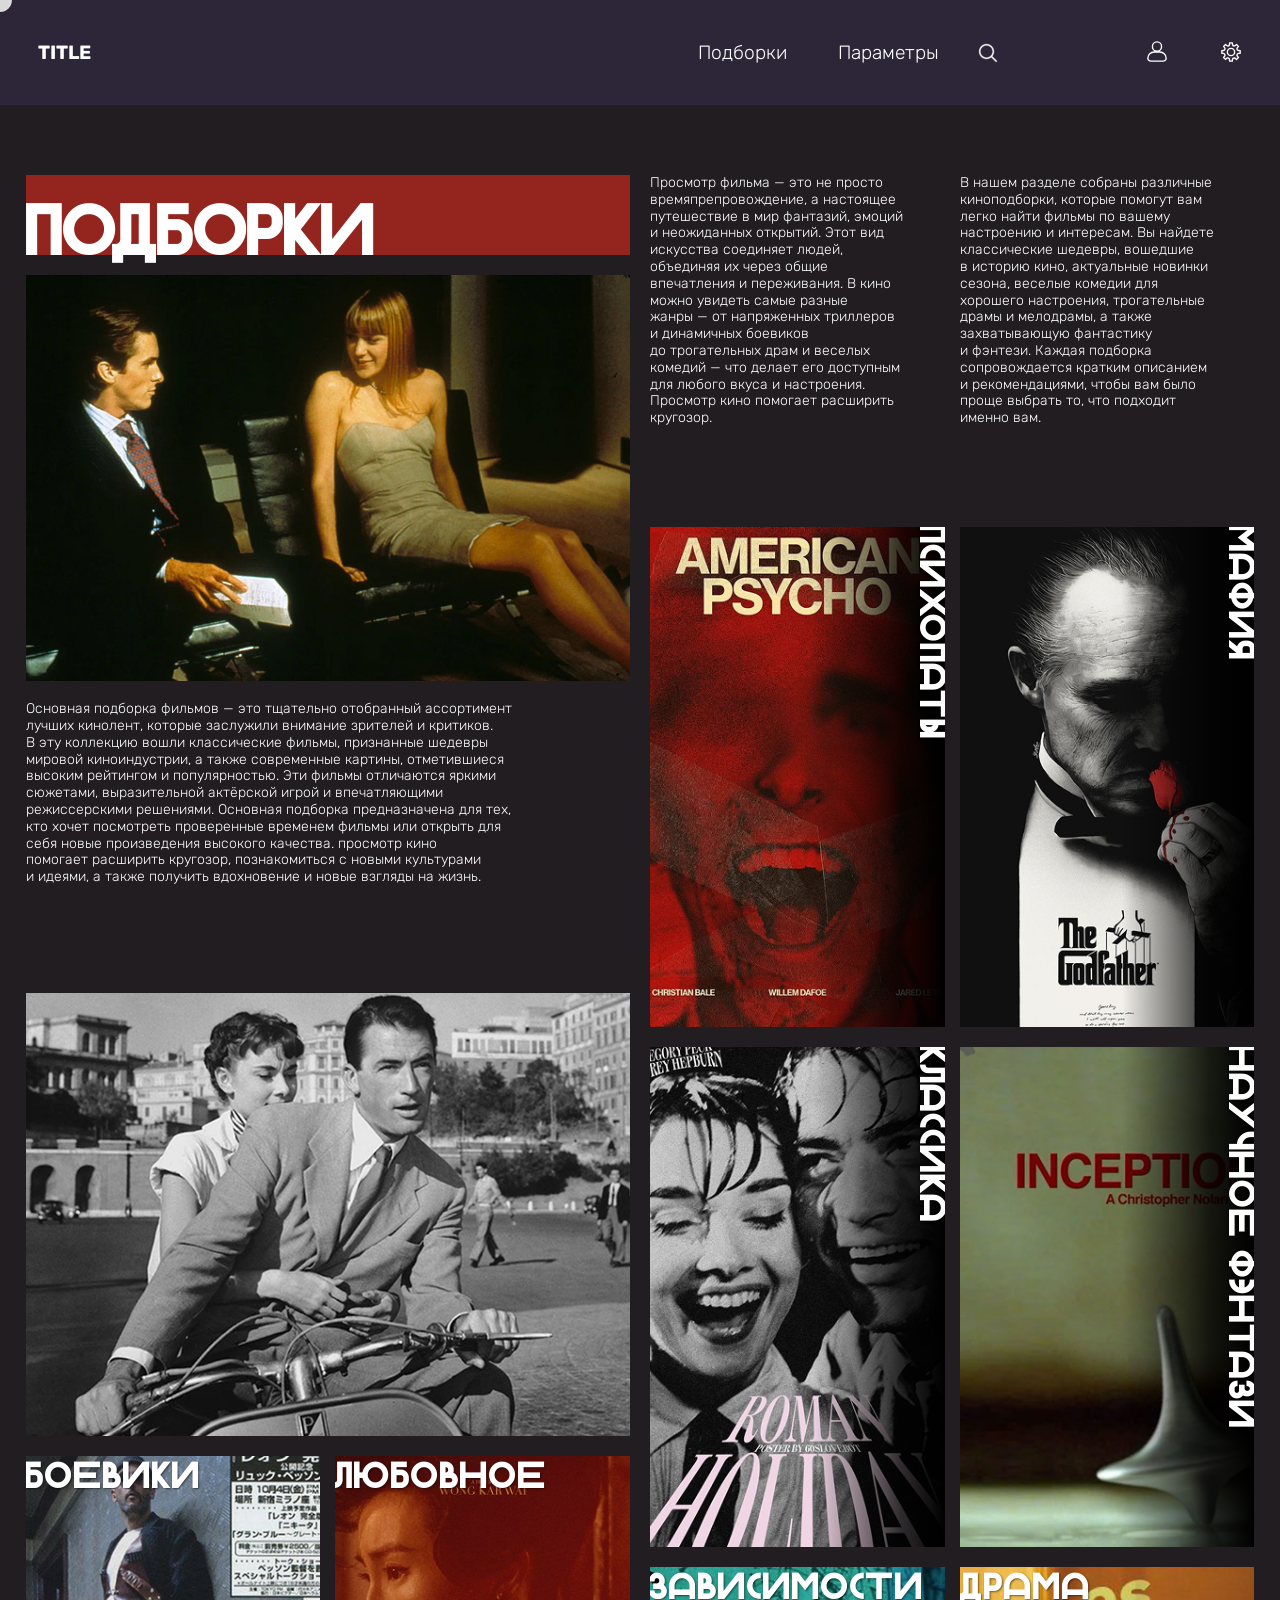
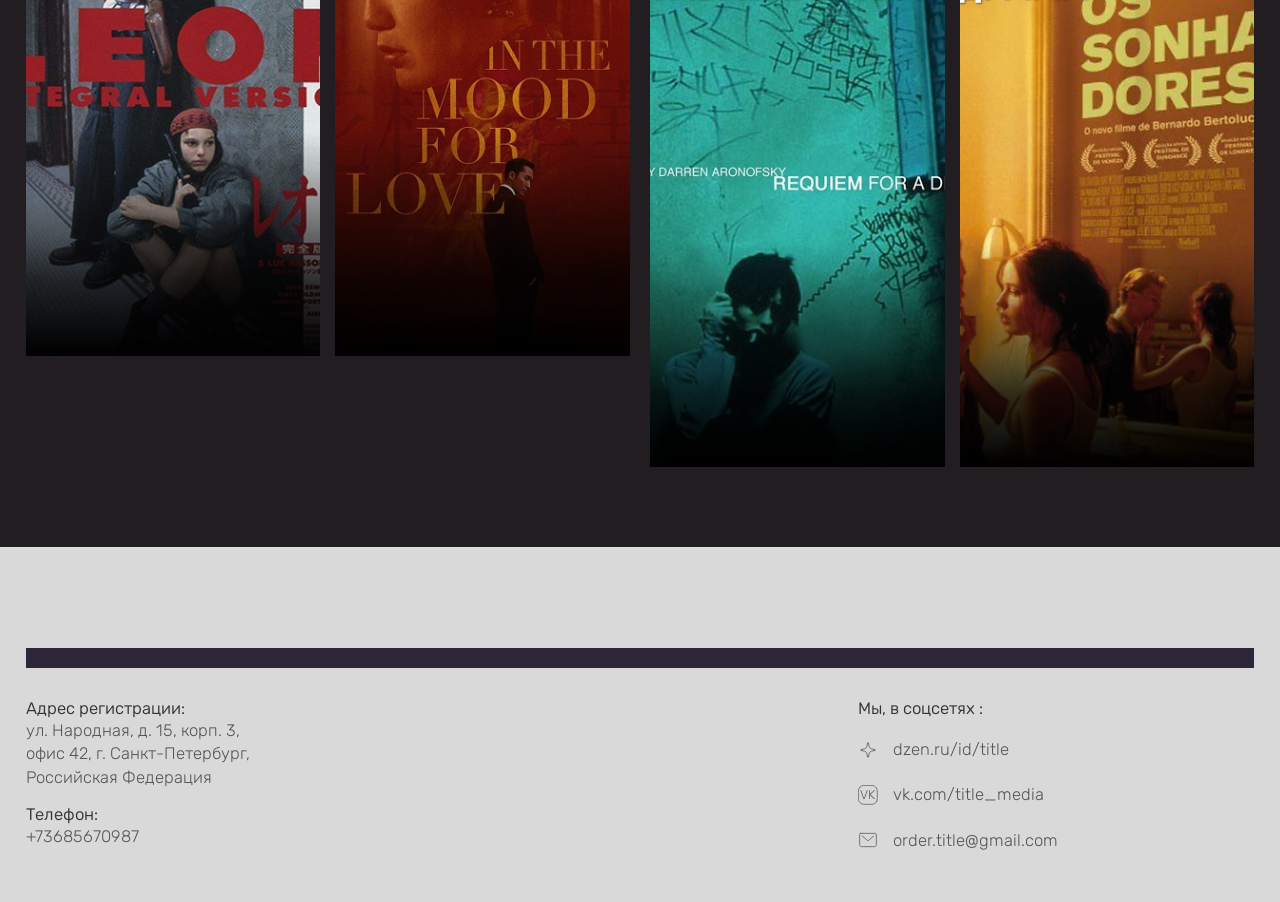
==== podborky.html @ 86bafb42 "First commit" ====
<!DOCTYPE html>
<html lang="ru">
<head>
    <meta charset="UTF-8">
    <meta name="viewport" content="width=device-width, initial-scale=1.0">
    <title>Подборки фильмов · Кинолента</title>
    <link rel="stylesheet" href="style.css">
    <link rel="preconnect" href="https://fonts.googleapis.com">
    <link rel="preconnect" href="https://fonts.gstatic.com" crossorigin>
    <link href="https://fonts.googleapis.com/css2?family=Alegreya+SC:ital,wght@0,400;0,500;0,700;0,800;0,900;1,400;1,500;1,700;1,800;1,900&family=Poiret+One&family=Roboto+Mono:ital,wght@0,100..700;1,100..700&family=Rubik:ital,wght@0,300..900;1,300..900&display=swap" rel="stylesheet">
</head>
<header>
        <div class="shapka1">
            <div class="button">
                <a href="index.html">TITLE</a>
            </div>
        </div>
        <div class="shapka2">
            <div class="button">
                <a>Подборки</a>
            </div>
            <div class="button">
                <a href="setting.html">Параметры</a>
            </div>
            <div class="shapka3">
                <div class="search-container">
                    <img src="images/Search.svg" class="search-icon" width="22px" alt="Поиск">
                    <div class="search-wrapper">
                        <input type="text" class="search-input" placeholder="Поиск...">
                    </div>
                </div>
            </div>
            <div class="shapka4">
                <div class="button2">
                    <a href="page4.html">
                    <img class="iconshapka" src="images/icon profile.svg" width="22px" alt="Профиль">
                    </a>
                </div>
                <div class="button2">
                    <img class="iconshapka" src="images/icon settings.svg" width="22px" alt="Настройки">
                </div>
            </div>
        </div>
    </header>
<body>
<div class="content-wrapper2">
    <div class="main-container">
        <!-- ЛЕВАЯ КОЛОНКА -->
        <div class="left-column">
            <div class="red-box">
                <span class="red-box-text">ПОДБОРКИ</span>
            </div>

            <div class="image-block">
                <img src="Картинки/3840x 1.png" alt="cinema">
            </div>

            <div class="text-block1">
                <p>Основная подборка фильмов — это тщательно отобранный ассортимент<br>
                   лучших кинолент, которые заслужили внимание зрителей и критиков. <br>
                   В эту коллекцию вошли классические фильмы, признанные шедевры <br>
                   мировой киноиндустрии, а также современные картины, отметившиеся<br>
                   высоким рейтингом и популярностью. Эти фильмы отличаются яркими <br>
                   сюжетами, выразительной актёрской игрой и впечатляющими <br>
                   режиссерскими решениями. Основная подборка предназначена для тех, <br>
                   кто хочет посмотреть проверенные временем фильмы или открыть для<br> 
                   себя новые произведения высокого качества.  просмотр кино<br> 
                   помогает расширить кругозор, познакомиться с новыми культурами <br>
                   и идеями, а также получить вдохновение и новые взгляды на жизнь.<br>
                </p>
            </div>

            <div class="image-block">
                <img src="Картинки/5.png" alt="movie">
            </div>

            <div class="two-columns">
                <div class="sub-column">
                    <div class="vertical-image gradient-bottom">
                        <img src="Картинки/4.png" alt="poster 4">
                        <span class="image-title-bottom">Боевики</span>
                    </div>
                </div>
                <div class="sub-column">
                    <div class="vertical-image gradient-bottom">
                        <img src="Картинки/6.png" alt="poster 6">
                        <span class="image-title-bottom">Любовное</span>
                    </div>
                </div>
            </div>
        </div>

        <!-- ПРАВАЯ КОЛОНКА -->
        <div class="right-column">
            <div class="two-columns">
                <div class="sub-column">
                    <div class="text-block">
                        <p>Просмотр фильма — это не просто<br>
                           времяпрепровождение, а настоящее <br>
                           путешествие в мир фантазий, эмоций <br>
                           и неожиданных открытий. Этот вид <br>
                           искусства соединяет людей, <br>
                           объединяя их через общие <br>
                           впечатления и переживания. В кино <br>
                           можно увидеть самые разные <br>
                           жанры — от напряженных триллеров <br>
                           и динамичных боевиков <br>
                           до трогательных драм и веселых <br>
                           комедий — что делает его доступным<br>
                           для любого вкуса и настроения. <br>
                           Просмотр кино помогает расширить<br>
                           кругозор.<br>
                        </p>
                    </div>
                    <div class="vertical-image gradient-img">
                        <img src="Картинки/9.png" alt="poster 9">
                        <span class="image-title">Психопаты</span>
                    </div>
                    <div class="vertical-image gradient-img">
                        <img src="Картинки/7.png" alt="poster 7">
                        <span class="image-title">Классика</span>
                    </div>
                    <div class="vertical-image gradient-bottom">
                        <img src="Картинки/2.png" alt="poster 2">
                        <span class="image-title-bottom">Зависимости</span>
                    </div>
                </div>
                <div class="sub-column">
                    <div class="text-block">
                        <p>В нашем разделе собраны различные <br>
                           киноподборки, которые помогут вам<br>
                           легко найти фильмы по вашему<br>
                           настроению и интересам. Вы найдете<br>
                           классические шедевры, вошедшие <br>
                           в историю кино, актуальные новинки<br>
                           сезона, веселые комедии для<br>
                           хорошего настроения, трогательные <br>
                           драмы и мелодрамы, а также <br>
                           захватывающую фантастику <br>
                           и фэнтези. Каждая подборка <br>
                           сопровождается кратким описанием <br>
                           и рекомендациями, чтобы вам было <br>
                           проще выбрать то, что подходит <br>
                           именно вам.</p>
                    </div>
                    <div class="vertical-image gradient-img">
                        <img src="Картинки/8.png" alt="poster 8">
                        <span class="image-title">Мафия</span>
                    </div>
                    <div class="vertical-image gradient-img">
                        <img src="Картинки/10.png" alt="poster 10">
                        <span class="image-title">Научное фэнтази</span>
                    </div>
                    <div class="vertical-image gradient-bottom">
                        <img src="Картинки/3.png" alt="poster 3">
                        <span class="image-title-bottom">Драма</span>
                    </div>
                </div>
            </div>
        </div>
    </div>
</div>
</body>
<footer>
    <div class="footer-purple-bar"></div>
    
    <div class="footer-content-wrapper">
        <div class="footer-content">
            <div class="footer-column footer-column-left">
                <div class="footer-block">
                    <h3 class="footer-title">Адрес регистрации:</h3>
                    <p class="footer-text">
                        ул. Народная, д. 15, корп. 3,<br>
                        офис 42, г. Санкт-Петербург,<br>
                        Российская Федерация
                    </p>
                </div>
                
                <div class="footer-block">
                    <h3 class="footer-title">Телефон:</h3>
                    <p class="footer-text">
                        +73685670987
                    </p>
                </div>
            </div>
            
            <div class="footer-column footer-column-right">
                <div class="footer-block">
                    <h3 class="footer-title">Мы, в соцсетях :</h3>
                    <div class="social-item">
                            <img src="Картинки 2 /icon4.svg" width="20px" height="20px" alt="instagram" class="social-icon">
                        <span class="footer-text"> dzen.ru/id/title</span>
                    </div>
                    <div class="social-item">
                        <img src="Картинки 2 /icon3.svg" width="20px" height="20px" alt="telegram" class="social-icon">
                        <span class="footer-text">vk.com/title_media</span>
                    </div>
                    <div class="social-item">
                        <img src="Картинки/si_Mail.svg" width="20px" height="20px" alt="email" class="social-icon">
                        <span class="footer-text">order.title@gmail.com</span>
                    </div>
                </div>
            </div>
        </div>
    </div>
</footer>

</body>
<script defer src="kursor.js"></script>
</html>
---- style.css ----
/* ===== ПОДКЛЮЧЕНИЕ ШРИФТА GERHAUS ===== */
@font-face {
    font-family: 'Gerhaus';
    src: url('fonts/Gerhaus-vmMKA.woff') format('woff');
    font-weight: normal;
    font-style: normal;
    font-display: swap;
}

* {
    margin: 0;
    padding: 0;
    box-sizing: border-box;
}

body {
    background-color: #0d0d0d;
    font-family: 'Rubik', sans-serif;
    font-weight: 300;
    padding: 0;
    margin: 0;
    color: #fff;
}

header {
    display: flex;
    flex-direction: row;
    justify-content: space-between;
    background-color: rgb(45, 38, 56);
    font-size: 1.5vw;
    font-family: "Rubik", sans-serif;
    padding-bottom: 4vh;
    padding-top: 4vh;
    padding-left: 2vw;
    padding-right: 2vw;
    align-items: center;
    margin: 0%;
}
header {
    display: flex;
    flex-direction: row;
    justify-content: space-between;
    background-color: rgb(45, 38, 56);
    font-size: 1.5vw;
    font-family: "Rubik", sans-serif;
    padding-bottom: 4vh;
    padding-top: 4vh;
    padding-left: 2vw;
    padding-right: 2vw;
    align-items: center;
    margin: 0%;
}

.shapka1 {
    font-style: thin;
    font-weight: 700;
    color: rgb(255, 255, 255);
}

.shapka2 {
    display: flex;
    flex-direction: row;
    gap: 2vw;
    font-weight: 200;
    color: rgb(255, 255, 255);
    align-items: center;
}

.shapka3 {
    display: flex;
    flex-direction: row;
    gap: 0.5vw;
    font-weight: 200;
    color: rgb(255, 255, 255);
    align-items: center;
}

.button {
    padding-left: 1vw;
    padding-right: 1vw;
    padding-bottom: 0.35vw;
    padding-top: 0.35vw;
    align-items: center;
    background-color: rgba(0, 0, 0, 0);
    box-shadow: none;
    
    /* Плавный переход для всех свойств */
    transition: background-color 0.4s cubic-bezier(0.4, 0, 0.2, 1), 
                box-shadow 0.4s cubic-bezier(0.4, 0, 0.2, 1),
                transform 0.3s ease,
                filter 0.3s ease;
}


.button2 {
    padding-left: 0.6vw;
    padding-right: 0.6vw;
    padding-bottom: 0.35vw;
    padding-top: 0.35vw;
    align-items: center;
    background-color: rgba(0, 0, 0, 0);
    box-shadow: none;
    
    /* Плавный переход для всех свойств */
    transition: background-color 0.4s cubic-bezier(0.4, 0, 0.2, 1), 
                box-shadow 0.4s cubic-bezier(0.4, 0, 0.2, 1),
                filter 0.3s ease;
}
.button:hover {
    background-color: rgba(0, 0, 0, 0.04);
    box-shadow: inset 0 4px 12px rgba(0, 0, 0, 0.35);
}

/* Эффект при наведении на .button2 */
.button2:hover {
    background-color: rgba(0, 0, 0, 0.04);
    box-shadow: inset 0 4px 12px rgba(0, 0, 0, 0.35);
}

/* Сброс стилей для всех ссылок в шапке */
.shapka1 .button a,
.shapka2 .button a {
    text-decoration: none;  /* Убирает подчёркивание */
    color: inherit;        /* Наследует цвет от родителя */
}

/* Для ссылок без href (когда нет атрибута) это не нужно */
/* ========== АНИМАЦИЯ СТРОКИ ПОИСКА (CSS only) ========== */
.search-container {
    display: flex;
    align-items: center;
    gap: 0.5vw;
    position: relative;
}

.search-icon {
    cursor: pointer;
}

.search-wrapper {
    overflow: hidden;
    max-width: 0;
    opacity: 0;
    transition: max-width 0.4s cubic-bezier(0.4, 0, 0.2, 1), 
                opacity 0.3s ease 0.05s;
}

/* Активация при наведении на контейнер */
.search-container:hover .search-wrapper {
    max-width: 200px;
    opacity: 1;
}

/* Активация при фокусе на инпуте (для удержания открытым) */
.search-wrapper:has(.search-input:focus) {
    max-width: 200px;
    opacity: 1;
}

.search-input {
    background-color: rgba(0, 0, 0, 0.04);
    box-shadow: inset 0 4px 12px rgba(0, 0, 0, 0.35);
    border: 0px;
    padding: 6px 11px;
    color: white;
    font-family: "Rubik", sans-serif;
    font-size: 1.4vw;
    font-weight: 100;
    outline: none;
    width: 180px;
    transition: all 0.3s ease;
}

.search-input:focus {
    background-color: rgba(0, 0, 0, 0.07);
    box-shadow: inset 0 4px 12px rgba(0, 0, 0, 0.5);
}

.search-input::placeholder {
    color: rgba(255, 255, 255, 0.6);
}

.shapka4 {
    display: flex;
    flex-direction: row;
    align-items: center;
    justify-content: center;
    gap: 2vw;
    margin-left: 8vw;
}

.shapka4 img {
    cursor: pointer;
    margin-bottom: calc(-3.2px);
}


/* ===== ОСНОВНОЙ КОНТЕЙНЕР ===== */
.content-wrapper2 {
    background-color: #211D20;
    padding-left: 2vw;
    padding-right: 2vw;
}

.main-container {
    display: flex;
    gap: 20px;
    max-width: 1400px;
    margin: 0 auto;
    align-items: flex-start;
    padding: 0;
    padding-top: 70px;
    padding-bottom: 40px;
    background-color: #211D20;
}

/* ===== ЛЕВАЯ КОЛОНКА ===== */
.left-column {
    flex: 1;
    display: flex;
    flex-direction: column;
    gap: 20px;
}

/* ===== ПРАВАЯ КОЛОНКА ===== */
.right-column {
    flex: 1;
    display: flex;
    flex-direction: column;
    gap: 20px;
}

/* ===== КРАСНЫЙ БЛОК ===== */
.red-box {
    width: 100%;
    background-color: #94251E;
    display: flex;
    align-items: flex-end;
    justify-content: flex-start;
    height: 80px;
    flex-shrink: 0;
    padding: 0;
    margin: 0;
}

.red-box-text {
    font-family: 'Gerhaus';
    color: white;
    font-size: 70px;
    font-weight: 700;
    text-transform: uppercase;
    line-height: 0.7;
    margin: 0;
    padding: 0;
    margin-left: -2px;
    margin-bottom: 1px;
}

/* ===== ОБЩИЕ БЛОКИ ===== */
.image-block {
    width: 100%;
    overflow: hidden;
}

.image-block img {
    width: 100%;
    height: auto;
    display: block;
}

.text-block p,
.text-block1 p {
    font-size: 14px;
    line-height: 1.2;
    margin: 0;
    color: white;
}

.text-block1 p {
    margin-bottom: -2.5px;
}

.vertical-image {
    width: 100%;
    overflow: hidden;
    position: relative;
    transition: transform 0.3s ease;
}

.vertical-image img {
    width: 100%;
    height: 100%;
    object-fit: cover;
    display: block;
}
.vertical-image:hover {
    transform: scale(1.03);
}

/* Убираем градиент при наведении на карточку */
.vertical-image:hover::before {
    opacity: 0;
}

/* ===== ЗАГОЛОВКИ В ВЕРХНЕМ ПРАВОМ УГЛУ (вертикально, для картинок 7,8,9,10) ===== */
.image-title {
    position: absolute;
    top: -2px;
    right: -9px;
    font-family: 'Gerhaus', 'Rubik', sans-serif;
    font-size: 35px;
    font-weight: 700;
    color: white;
    text-shadow: 1px 1px 2px rgba(0, 0, 0, 0.5);
    letter-spacing: 2px;
    z-index: 10;
    writing-mode: vertical-rl;
    text-orientation: mixed;
    line-height: 1.2;
    background: transparent;
    padding: 0;
    border-radius: 0;
}

/* ===== ЗАГОЛОВКИ В НИЖНЕМ ЛЕВОМ УГЛУ (горизонтально, для картинок 2,3,4,6) ===== */
.image-title-bottom {
    position: absolute;
    bottom: -8px;
    left: -2px;
    font-family: 'Gerhaus', 'Rubik', sans-serif;
    font-size: 35px;
    font-weight: 700;
    color: white;
    text-shadow: 1px 1px 2px rgba(0, 0, 0, 0.5);
    letter-spacing: 2px;
    z-index: 10;
    writing-mode: horizontal-tb;
    text-orientation: mixed;
    line-height: 1.2;
    background: transparent;
    padding: 0;
    border-radius: 0;
    white-space: nowrap;
}

/* ===== ГРАДИЕНТ СПРАВА НАЛЕВО ДЛЯ КАРТИНОК 7, 8, 9, 10 ===== */
.gradient-img {
    position: relative;
}

.gradient-img::before {
    content: '';
    position: absolute;
    top: 0;
    left: 0;
    width: 100%;
    height: 100%;
    pointer-events: none;
    background: linear-gradient(
        to left,
        rgba(0, 0, 0, 1) 0%,
        rgba(0, 0, 0, 0.8) 15%,
        rgba(0, 0, 0, 0.4) 30%,
        rgba(0, 0, 0, 0) 45%
    );
}

/* ===== ГРАДИЕНТ СНИЗУ ВВЕРХ ДЛЯ КАРТИНОК 2, 3, 4, 6 ===== */
.gradient-bottom {
    position: relative;
}

.gradient-bottom::before {
    content: '';
    position: absolute;
    top: 0;
    left: 0;
    width: 100%;
    height: 100%;
    pointer-events: none;
    background: linear-gradient(
        to top,
        rgba(0, 0, 0, 1) 0%,
        rgba(0, 0, 0, 0.8) 15%,
        rgba(0, 0, 0, 0.4) 30%,
        rgba(0, 0, 0, 0) 45%
    );
}

/* ===== ДВУХКОЛОНОЧНЫЕ СЕКЦИИ ===== */
.left-column .two-columns {
    display: flex;
    gap: 15px;
    flex: 1;
    align-items: flex-start;
}

.left-column .sub-column {
    flex: 1;
    display: flex;
    flex-direction: column;
    gap: 15px;
}

.left-column .vertical-image {
    height: 500px;
}

.left-column .text-block1 {
    margin-bottom: 90px;
}

.right-column .two-columns {
    display: flex;
    gap: 15px;
    flex: 1;
    align-items: flex-start;
}

.right-column .sub-column {
    flex: 1;
    display: flex;
    flex-direction: column;
    gap: 20px;
}

.right-column .vertical-image {
    height: 500px;
}

.right-column .sub-column .text-block {
    margin-bottom: 80px;
}

/* ===== ПОДВАЛ ===== */
footer {
    background-color: #D9D9D9;
    padding: 50px 2vw 50px 2vw;
    font-family: 'Rubik', sans-serif;
    font-size: 14px;
    color: #333;
    border-top: 1px solid #e0e0e0;
    position: relative;
}

footer::before {
    content: '';
    position: absolute;
    top: 100px;
    left: 2vw;
    width: calc(100% - 4vw);
    height: 20px;
    background-color: #2D2638;
}

.footer-content {
    max-width: 1400px;
    margin: 0 auto;
    display: flex;
    gap: 40px;
    align-items: stretch;
}

.footer-column {
    text-align: left;
    display: flex;
    flex-direction: column;
}

.footer-column-left {
    flex: 2;
    background-color: transparent;
    justify-content: flex-start;
}

.footer-column-right {
    flex: 1;
    background-color: transparent;
    justify-content: flex-start;
}

.footer-block {
    margin-bottom: 15px;
}

.footer-block:last-child {
    margin-bottom: 0;
}

.footer-column-left .footer-title {
    font-family: 'Rubik', sans-serif;
    font-weight: 350;
    font-size: 1.3vw;
    margin: 0 0 5px 0;
    color: #333;
    margin-bottom: 1px;
}

.footer-text {
    font-family: 'Rubik', sans-serif;
    font-weight: 300;
    font-size: 1.3vw;
    margin: 0;
    line-height: 1.4;
    color: #555;
}

.footer-column-right .footer-block {
    display: flex;
    flex-direction: column;
    height: 100%;
}

.footer-column-right .footer-title {
    font-family: 'Rubik', sans-serif;
    font-weight: 350;
    font-size: 1.3vw;
    margin: 0 0 7px 0;
    margin-bottom: 20px;
    color: #333;
}

.social-item {
    display: flex;
    align-items: center;
    gap: 15px;
    margin-bottom: 22px;
}

.social-item:last-child {
    margin-bottom: 0;
}

/* Иконки изначально серые */
.social-icon {
    filter: brightness(0) saturate(100%) invert(35%) sepia(0%) saturate(0%) hue-rotate(0deg) brightness(95%) contrast(85%);
    transition: all 0.3s ease;
}

/* Иконка становится #1a1621 и увеличивается при наведении */
.social-item:hover .social-icon {
    filter: brightness(0) saturate(100%) invert(8%) sepia(30%) saturate(800%) hue-rotate(250deg) brightness(95%) contrast(95%);
    transform: scale(1.1);
}

/* Текст становится #1a1621 и увеличивается при наведении */
.social-item:hover .footer-text {
    color: #1a1621;
    transform: scale(1.05);
    display: inline-block;
    transition: all 0.3s ease;
}

/* Чтобы текст не съезжал при увеличении */
.social-item {
    display: flex;
    align-items: center;
    gap: 15px;
    transition: all 0.3s ease;
}
.footer-content-wrapper {
    margin-top: 100px;
}

/* ===== КРАСНЫЙ БЛОК ===== */
.red-box2 {
    width: calc(100% - 300px);
    background-color: #94251E;
    display: flex;
    align-items: flex-end;
    justify-content: flex-start;
    height: clamp(80px, 15vw, 320px);
}

.red-box-text2 {
    font-family: 'Gerhaus', 'Alegreya SC', serif;
    color: white;
    font-size: 70px;
    font-weight: 700;
    text-transform: uppercase;
    line-height: 0.7;
    margin-left: -2px;
    margin-bottom: 1px;
}

/* ===== ДВА ВЕРТИКАЛЬНЫХ КОНТЕЙНЕРА ===== */
.two-columns {
    display: flex;
    flex-direction: row;
    align-items: flex-start;
    gap: 20px; /* ОТСТУП 20px МЕЖДУ КОНТЕЙНЕРАМИ */
    width: 100%;
}

/* ЛЕВЫЙ КОНТЕЙНЕР - ширина как у фиолетового блока */
.left-container {
    width: calc(100% - 600px);
    flex-shrink: 0;
}

/* ПРАВЫЙ КОНТЕЙНЕР - подстраивается под остаток */
.right-container {
    flex: 1;
    min-width: 0;
}

/* ===== ФИОЛЕТОВЫЙ БЛОК ===== */
.purple-box {
    width: 100%;
    background-color: #2D2638;
    display: flex;
    align-items: flex-start;
    justify-content: flex-start;
    height: 66px;
    flex-shrink: 0;
}
.purple-box2 {
    width: 100%;
    background-color: #2D2638;
    display: flex;
    align-items: flex-start;
    justify-content: flex-start;
    height: 66px;
    flex-shrink: 0;
    margin-top: 180px;}

.purple-box-text {
    font-family: 'Gerhaus', 'Rubik', sans-serif;
    color: white;
    font-size: 40px;
    font-weight: 700;
    text-transform: uppercase;
    line-height: 0.7;
    margin-right: -2px;
}

/* ===== ВЫПАДАЮЩИЙ СПИСОК ===== */
.dropdown-container {
    width: 100%;
    margin-top: 30px;
    background-color: #211D20;
    overflow: hidden;
}

.dropdown-content-always {
    background-color: #211D20;
    padding: 0px;
    padding-top: 30px;
}

.dropdown-columns {
    display: flex;
    flex-direction: row;
    gap: 30px;
    flex-wrap: wrap;
}

.dropdown-column {
    min-width: 375px;
    flex: 1;
}
/* Обёртка для каждого пункта с чекбоксом */
.dropdown-item-wrapper {
    margin-bottom: 15px;
}

.dropdown-item-wrapper:last-child {
    margin-bottom: 0;
}

/* Скрываем чекбокс */
.dropdown-checkbox {
    display: none;
}

/* Стиль кликабельного пункта */
.dropdown-item {
    font-family: 'Rubik', sans-serif;
    font-size: 18px;
    color: #e0e0e0;
    display: flex;
    align-items: center;
    justify-content: space-between;
    white-space: nowrap;
    position: relative;
    cursor: pointer;
    transition: color 0.2s ease;
}

.dropdown-item span {
    flex: 1;
    white-space: nowrap;
}

.dropdown-icon {
    width: 14px;
    height: 14px;
    margin-left: 15px;
    object-fit: contain;
    transition: transform 0.35s cubic-bezier(0.2, 0.9, 0.4, 1.1);
}

/* Линия под пунктом */
.dropdown-item::after {
    content: '';
    position: absolute;
    bottom: -8px;
    left: 0;
    width: 100%;
    height: 4px;
    background-color: #2D2638;
    transition: background-color 0.2s;
}

/* Hover эффект */
.dropdown-item:hover {
    color: #ffffff;
}

.dropdown-item:hover::after {
    background-color: #7c5e91;
}

/* ===== ИЗМЕНЕНИЕ: Убираем изменение подчёркивания при нажатии (active) ===== */
.dropdown-item:active::after {
    background-color: #2D2638;
}

.dropdown-item:active {
    color: #e0e0e0;
}

/* ===== ВЫПАДАЮЩЕЕ ПОДМЕНЮ (СКРЫТО ПО УМОЛЧАНИЮ) ===== */
.dropdown-submenu {
    margin-left: 20px;
    margin-top: 0;
    overflow: hidden;
    opacity: 0;
    visibility: hidden;
    max-height: 0;
    transition: opacity 0.35s ease, 
                visibility 0.35s ease, 
                max-height 0.45s cubic-bezier(0.33, 1, 0.68, 1),
                margin-top 0.25s ease;
}

/* ===== КОГДА ЧЕКБОКС ВКЛЮЧЁН — ПОКАЗЫВАЕМ ПОДМЕНЮ ===== */
.dropdown-checkbox:checked + .dropdown-item + .dropdown-submenu,
.dropdown-checkbox:checked ~ .dropdown-submenu {
    opacity: 1;
    visibility: visible;
    max-height: 500px;
    margin-top: 12px;
}

/* Поворот иконки при открытом состоянии */
.dropdown-checkbox:checked + .dropdown-item .dropdown-icon,
.dropdown-checkbox:checked ~ .dropdown-item .dropdown-icon {
    transform: rotate(180deg);
}

/* Альтернативный селектор для поворота иконки */
.dropdown-item-wrapper:has(.dropdown-checkbox:checked) .dropdown-icon {
    transform: rotate(180deg);
}

/* Стили для элементов подменю */
.sub-item {
    font-family: 'Rubik', sans-serif;
    font-size: 16px;
    color: #c0b5c7;
    padding: 8px 0 8px 20px;
    display: flex;
    align-items: center;
    justify-content: space-between;
    border-left: 2px solid #362e3b;
    margin-bottom: 6px;
    transition: all 0.2s ease;
    cursor: pointer;
}

.sub-item span {
    flex: 1;
}

.sub-item:hover {
    color: #f0e2ff;
    border-left-color: #a07bcb;
    background: linear-gradient(90deg, #2c242f, transparent);
    padding-left: 24px;
}

.sub-item:last-child {
    margin-bottom: 0;
}

/* Дополнительный отступ для последнего подменю */
.dropdown-submenu {
    margin-bottom: 8px;
} .dropdown-item-wrapper {
    position: relative;
    margin-bottom: 15px;
}

.dropdown-item-wrapper:last-child {
    margin-bottom: 0;
}
.sub-item.selected {
    color: #ffffff;
    background: linear-gradient(90deg, #5a3e6e, #3a2a4a);
    border-left-color: #c49fff;
}

.sub-item.selected span {
    font-weight: 500;
}


/* ===== КАРТИНКИ - КАРУСЕЛЬ (без увеличения при наведении) ===== */
.image-stack-vertical-portrait {
    display: flex;
    justify-content: flex-start;
    align-items: flex-start;
    padding: 0;
    background-color: #211D20;
}

.image-stack-container-portrait {
    position: relative;
    width: 650px;
    height: 550px;
}

.stack-image-portrait {
    position: absolute;
    object-fit: cover;
    box-shadow: 0 12px 35px rgba(0, 0, 0, 0.5);
    transition: all 0.4s ease;
    cursor: pointer;
}

/* Убираем увеличение при наведении */
.stack-image-portrait:hover {
    transform: none;
    box-shadow: 0 12px 35px rgba(0, 0, 0, 0.5);
}

/* Начальные позиции */
.image-portrait-1 {
    left: 0px;
    top: 0px;
    width: 350px;
    height: 500px;
    z-index: 3;
}

.image-portrait-2 {
    left: 150px;
    top: 20px;
    width: 330px;
    height: 470px;
    z-index: 2;
}

.image-portrait-3 {
    left: 270px;
    top: 35px;
    width: 310px;
    height: 440px;
    z-index: 1;
}
/* ===== ОСНОВНЫЕ КОНТЕЙНЕРЫ ===== */
.content-wrapper2 {
    background-color: #211D20;
    padding-left: 2vw;
    padding-right: 2vw;
}

.main-container2 {
    display: flex;
    flex-direction: column;
    gap: 70px;
    max-width: 1400px;
    margin: 0 auto;
    padding: 0;
    padding-top: 70px;
    padding-bottom: 50px;
    background-color: #211D20;
    position: relative;

}


html, body {
    min-height: 100vh;
    background-color: #211D20;
    margin: 0;
    padding: 0;
}

.white-rectangle {
    width: 375px;
    height: 50px;
    background-color: white;
    display: flex;
    align-items: center;
    justify-content: center;
    cursor: pointer;
    transition: all 0.3s ease;
    margin-top: 40px;
}

.button-text {
    font-family: 'Rubik', sans-serif;
    font-size: 22px;
    font-weight: 500;
    color: #211D20;
    text-align: center;
    letter-spacing: 1px;
}

/* Эффект при наведении (опционально) */
.white-rectangle:hover {
    background-color: #f0f0f0;
    transform: scale(1.02);
}
/* Квадраты - просто друг за другом в правом контейнере */
.square-1,
.square-2 {
    position: absolute;
    width: 50px;
    height: 50px;
    object-fit: cover;
    cursor: pointer;
    z-index: 99999;
}

/* Первый квадрат */
.square-1 {
    right: 45px;
    top: 80%;
    transform: translateY(-50%);
}

/* Второй квадрат - рядом с первым */
.square-2 {
    right: 45px;
    top: 86%;
    transform: translateY(-50%);
}
/* Прямоугольник на первом изображении */
.overlay-on-first {
    position: absolute;
    bottom: 0;
    width: 350px;
    height: 20%;
    background-color: rgba(63, 63, 63, 0.31);
    pointer-events: none;
    z-index: 10;
    align-items: end;
    margin-bottom: 50px;
    transition: opacity 0.3s ease, left 0.4s ease;
  backdrop-filter: blur(2px);
-webkit-backdrop-filter: blur(2px);
}

/* Текст внутри прямоугольника */
.overlay-text {
    font-family: 'Gerhaus', sans-serif;
    font-size: 40px;
    font-weight: 500;
    color: #ffffff;
    letter-spacing: 1px;
    pointer-events: none;
    position: absolute;
    bottom: -7px;
    left: 37%;
    transform: translateX(-50%);
    white-space: nowrap;
}

/* ===== НОВЫЙ КОНТЕЙНЕР ===== */
.new-container {
    width: calc(100% - 600px);
    flex-shrink: 0;
}

/* Фиолетовый блок в новом контейнере */
.new-purple-box {
    margin-top: 0px;
}

/* ДВЕ КОЛОНКИ ВНУТРИ НОВОГО КОНТЕЙНЕРА */
.new-two-columns {
    display: flex;
    flex-direction: row;
    align-items: flex-start;
    gap: 20px;
    width: 100%;
    margin-top: 0px;
}

/* ЛЕВАЯ КОЛОНКА - УЖЕ */
.new-left-col {
    width: 30%;
    flex-shrink: 0;
}

/* ПРАВАЯ КОЛОНКА - ШИРЕ */
.new-right-col {
    width: 70%;
}

/* Стили для элементов внутри новых колонок */
.new-left-col .dropdown-item,
.new-right-col .dropdown-item {
    font-family: 'Rubik', sans-serif;
    font-size: 18px;
    color: #e0e0e0;
    margin-bottom: 15px;
    display: flex;
    align-items: center;
    justify-content: space-between;
    white-space: nowrap;
    position: relative;
    cursor: pointer;
}

.new-left-col .dropdown-item span,
.new-right-col .dropdown-item span {
    flex: 1;
    white-space: nowrap;
}

.new-left-col .dropdown-item::after,
.new-right-col .dropdown-item::after {
    content: '';
    position: absolute;
    bottom: 1px;
    left: 0;
    width: 100%;
    height: 4px;
    background-color: #2D2638;
}

/* ===== БЛОК С ДВУМЯ КОЛОНКАМИ ===== */
.two-columns3  {  /* Экранирование цифры в классе */
    display: flex;
    flex-direction: row;
    align-items: flex-start;
    gap: 0px;
    width: 100%;
    margin-top: -50px;

}

.left-container3  {
    width: 30%;
    flex-shrink: 0;
}

.right-container3 {
    width: 70%;
    flex-shrink: 0;
    margin-left: 470px;
    margin-top: -520px;
}

/* Остальные стили те же */
.left-container.\32  a {
    font-family: 'Rubik', sans-serif;
    font-size: 24px;
    color: #e0e0e0;
     line-height: 1.5;
     font-weight: bolder;
    text-decoration: none;
    display: block;
}

.right-container.\32  a {
    font-family: 'Rubik', sans-serif;
    font-size: 19px;
    font-weight: lighter;
    color: #b0b0b0;
    line-height: 1.5;
    text-decoration: none;
    display: block;
    margin-left: -370px;
}

/* ===== ОСНОВНОЙ ПРЯМОУГОЛЬНИК #D9D9D9 С ПРОЗРАЧНОСТЬЮ 10% ===== */
.main-gray-rectangle {
    width: 100%;
    background-color: rgba(217, 217, 217, 0.1);
    display: flex;
    height: 480px; /* Было 380px */
    flex-direction: row;
    justify-content: center;
    align-items: center;
    gap: 60px; /* Было 20px */
    padding: 30px;
    position: relative;
    overflow: hidden;
    box-sizing: border-box;
    margin-top: -60px;
    margin-bottom: 50px;
}

/* ОБЩИЕ СТИЛИ ДЛЯ МАЛЕНЬКИХ ПРЯМОУГОЛЬНИКОВ */
.small-rectangle {
    height: 420px; /* Было 300px */
    flex-shrink: 0;
    overflow: hidden;
    position: relative;
}

/* СТИЛИ ДЛЯ ИЗОБРАЖЕНИЙ ВНУТРИ ПРЯМОУГОЛЬНИКОВ */
.small-rectangle img {
    width: 100%;
    height: 100%;
    object-fit: cover;
    display: block;
}

/* ПЕРВЫЙ ПРЯМОУГОЛЬНИК */
.rectangle-1 {
    width: calc(33.33% - -100px);
}

/* ВТОРОЙ ПРЯМОУГОЛЬНИК - ПО ЦЕНТРУ */
.rectangle-2 {
    width: calc(33.33% - -100px);
}

/* ТРЕТИЙ ПРЯМОУГОЛЬНИК - СИММЕТРИЧНО ПЕРВОМУ */
.rectangle-3 {
    width: calc(33.33% - -100px);
}

.text {
    font-family: 'Gerhaus', 'Rubik', sans-serif;
    color:  #94251E;
    font-size: 85px;
    font-weight: 700;
}
.white-rectangle2{
    width: 645px;
    height: 55px;
    background-color: white;
    display: flex;
    align-items: center;
    justify-content: right;
    cursor: pointer;
    transition: all 0.3s ease;
    margin-top: -65px;
    margin-bottom: 70px;
}

.button-text2{
    font-family: 'Rubik', sans-serif;
    font-size: 35px;
    font-weight: 500;
    color: #211D20;
    text-align: center;
    margin-right: 30px;
}

/* Эффект при наведении (опционально) */
.white-rectangle2:hover {
    background-color: #f0f0f0;
    transform: scale(1.02);
}
.two-columns3 {  /* Экранирование цифры в классе */
    display: flex;
    flex-direction: row;
    align-items: flex-start;
    gap: 30px;
    width: 100%;}
.left-container3  {
    width: 30%;
    flex-shrink: 0;
    align-items: flex-start;}

.right-container3  {
    width: 70%;
    flex-shrink: 0;
    margin-right: 40px;

}
/* ===== ЗЕЛЕНЫЙ БЛОК ===== */
.green-block {
    background-color: #B7B681;
    padding: 0px;
    width: 72%;
    box-sizing: border-box;
    margin: 0;
}

.green-block-text {
    font-family: 'Gerhaus', sans-serif;
    font-size: 43px;
    font-weight: 500;
    color: #000000;
    display: block;
}
/* ===== ФИОЛЕТОВЫЙ БЛОК С ОТСТУПОМ СЛЕВА ===== */
.purple-wrapper {
    padding-left: 125px; /* Отступ на родителе */
    width: 100%;
    box-sizing: border-box;
}

.purple-block-left {
    background-color: #2D2638;
    width: 97%;
    box-sizing: border-box;
    padding-bottom: 9%;
}

 .purple-block-text {
    font-family: 'Rubik', monospace;
    font-size: 18px;
    font-weight: 300; /* 100-300 - тонкий, 400 - normal, 500+ - жирный */
    color: #FFFFFF;
    line-height: 1.3;
    text-decoration: none;
    display: block;
    padding: 5px;
}

.green-block-text2 {
    font-family: 'Gerhaus', sans-serif;
    font-size: 43px;
    font-weight: 500;
    color: #000000;
    display: block;}

/* РОДИТЕЛЬСКИЙ КОНТЕЙНЕР */
.images-wrapper {
    position: relative;
    display: flex;
    justify-content: flex-end;
}

/* ЗЕЛЕНЫЙ БЛОК - ПРИЖАТ К НИЗУ ИЗОБРАЖЕНИЙ */
.green-block2 {
    position: absolute;
    bottom: 0; /* Прижимаем к низу */
    left: 0;
    background-color: #B7B681;
    padding: 10px 21.6px;
    width: auto;
    box-sizing: border-box;
    margin: 0;
    z-index: 5;
    margin-left: -125px;
}

/* ИЗОБРАЖЕНИЯ  */
.images-row {
    display: flex;
    flex-direction: row;
    justify-content: flex-end;
    margin-left: 60px;
    margin-top: 0;
    margin-right: 3%;
    padding: 0;
}

.rect-image {
    width: 230px;
    height: 300px;
    object-fit: cover;
    display: block;
    flex-shrink: 0;
}
/* Градиент на обёртке, а не на картинке */
.content-wrapper2 .image-item {
    position: relative;
    display: inline-block;
}

.content-wrapper2 .gradient-overlay {
    position: absolute;
    bottom: 0;
    left: 0;
    width: 100%;
    height: 100%;
    background: linear-gradient(180deg, rgba(0,0,0,0) 0%, rgba(0,0,0,0.8) 100%);
    pointer-events: none;
    z-index: 2;
}

/* Картинка не должна иметь градиента */
.content-wrapper2 .rect-image {
    display: block;
    width: 100%;
    height: auto;
    z-index: 1;
}
.images-wrapper {
    position: relative;
    display: flex;
    justify-content: flex-end;
}

.images-row {
    display: flex;
    flex-direction: row;
    justify-content: flex-end;
    margin-left: 60px;
    margin-top: 0;
    margin-right: 3%;
    padding: 0;
}

/* КОНТЕЙНЕР ДЛЯ КАЖДОГО ИЗОБРАЖЕНИЯ */
.image-item {
    position: relative;
    width: 230px;
    height: 300px;
    flex-shrink: 0;
}

.rect-image {
    width: 100%;
    height: 100%;
    object-fit: cover;
    display: block;
}
.purple-wrapper {
    position: relative;
    display: flex;
    flex-direction: column;
}


/* ЛЕВЫЙ КОНТЕЙНЕР */
.left-container3 {
    width: 30%;
    flex-shrink: 0;
    display: flex;
    justify-content: flex-start; /* Выравнивание по левому краю */
       width: 30%;
}


.left-container3 {
    width: 30%;
    flex: 1;
}

.right-container3 {
    width: 70%;
    flex: 1;
    margin-right: 40px;
}
.two-columns3 {
    align-items: stretch; /* или center */
}

body, html {
    max-width: 100%;
    overflow-x: hidden;
    margin: 0;
    padding: 0;
}

* {
    box-sizing: border-box;
}
/* КОНТЕЙНЕР ДЛЯ ИЗОБРАЖЕНИЯ И ПОДЛОЖЕК */
.image-with-shadows {
    position: relative;
    display: inline-block;
}

/* ОСНОВНОЕ ИЗОБРАЖЕНИЕ */
.main-image {
    width: 300px;
    height: 450px;
    object-fit: cover;
    display: block;
    position: relative;
    z-index: 3;
}

/* ОБЩИЕ СТИЛИ ДЛЯ ПОДЛОЖЕК */
.shadow-layer {
    position: absolute;
    background-color: rgba(224, 224, 224, 0.05);
    pointer-events: none;
}

/* ПЕРВАЯ ПОДЛОЖКА (самая нижняя) - сдвиг вправо */
.shadow-1 {
    width: 300px;
    height: 450px;
    top: 60px;
    left: 70px;  /* Было -20px, теперь +20px - сдвиг вправо */
    z-index: 2;
}

/* ВТОРАЯ ПОДЛОЖКА (средняя) - сдвиг вправо */
.shadow-2 {
    width: 300px;
    height: 450px;
    top: 120px;
    left: 140px;  /* Было -10px, теперь +10px - сдвиг вправо */
    z-index: 1;
}

/* ===== ПРИ НАВЕДЕНИИ - ВСЕ СОБИРАЮТСЯ НА ПОЗИЦИИ SHADOW-1 ===== */
.image-with-shadows:hover .shadow-1 {
    top: 60px;
    left: 70px;
}

.image-with-shadows:hover .main-image {
    transform: translate(70px, 60px);
    z-index: 4;
}

.image-with-shadows:hover .shadow-2 {
    top: 60px;
    left: 70px;
}
.image-with-shadows:hover .main-image {
    transform: translate(70px, 60px) !important;
}
/* Анимация для основного изображения */
.content-wrapper2 .main-image,
.content-wrapper2 .shadow-2 {
    transition: all 0.7s cubic-bezier(0.2, 0.9, 0.4, 1.1);}


/* Градиент на трёх изображениях НЕ МЕНЯЕТСЯ */
.content-wrapper2 .gradient-overlay {
    /* Ваши стили градиента остаются без изменений */
    pointer-events: none;
}
.content-wrapper2{
    margin-bottom: 40px;
}
/* ===== КАСТОМНЫЙ КУРСОР ===== */

/* Скрываем стандартный курсор */
body, a, button, input, textarea, [onclick],
.button, .white-rectangle, .white-rectangle2,
.dropdown-item, .sub-item, .social-item,
.rect-image, .image-portrait-1, .image-portrait-2,
.image-portrait-3, .main-image, .shadow-1, .shadow-2,
.purple-box2, .search-input, .overlay-text,
.gradient-overlay, .social-icon,
.shapka1 .button a, .shapka2 .button a, .shapka4 .button2 img,
/* Подвал */
footer a, footer .social-icon, footer .footer-text,
.social-item, .footer-block,
*[style*="transition"], *[style*="animation"] {
    cursor: none !important;
}

/* Кастомный курсор - ИЗНАЧАЛЬНО СЕРЫЙ */
.custom-cursor {
    position: fixed;
    width: 24px;
    height: 24px;
    border-radius: 50%;
    background-color: #D9D9D9;
    box-shadow: 0 0 4px rgba(0,0,0,0.15);
    pointer-events: none;
    z-index: 999999;
    transform: translate(-50%, -50%);
    transition: width 0.15s ease, height 0.15s ease, background-color 0.15s ease;
    will-change: transform;
}

/* При наведении на объекты с анимацией - СТАНОВИТСЯ ЗЕЛЁНЫМ #B7B681 */
.custom-cursor.hover {
    background-color: #B7B681 !important;
    width: 32px;
    height: 32px;
}
/* ===== ПОЛНОСТЬЮ УБИРАЕМ ВСЕ СТАНДАРТНЫЕ КУРСОРЫ ===== */

*,
*::before,
*::after {
    cursor: none !important;
}

/* Для полей ввода — оставляем кастомный курсор (без стандартного) */
input,
textarea,
select,
[contenteditable="true"] {
    cursor: none !important;
}

/* ===== ШАПКА (ОСОБОЕ ВНИМАНИЕ) ===== */
header,
header *,
.shapka1,
.shapka1 *,
.shapka2,
.shapka2 *,
.shapka3,
.shapka3 *,
.shapka4,
.shapka4 *,
.button,
.button a,
.button2,
.button2 img,
.iconshapka,
.search-container,
.search-icon,
.search-input,
.search-wrapper {
    cursor: none !important;
}

/* Дополнительная страховка для всех интерактивных элементов */
a,
button,
[onclick],
[role="button"],
.button,
.white-rectangle,
.white-rectangle2,
.dropdown-item,
.sub-item,
.social-item,
.rect-image,
.image-portrait-1,
.image-portrait-2,
.image-portrait-3,
.main-image,
.shadow-1,
.shadow-2,
.purple-box2,
.search-input,
.overlay-text,
.gradient-overlay,
.social-icon,
.shapka1 .button a,
.shapka2 .button a,
.shapka4 .button2 img,
footer a,
footer .social-icon,
footer .footer-text,
.social-item,
.footer-block,
label,
[type="button"],
[type="submit"],
[type="reset"] {
    cursor: none !important;
}
/* ===== АДАПТИВНОСТЬ (пропорциональное уменьшение + перенос блоков вниз) ===== */

/* Основные контейнеры и отступы */
header {
    font-size: clamp(12px, 1.5vw, 24px);
    padding-bottom: clamp(20px, 4vh, 40px);
    padding-top: clamp(20px, 4vh, 40px);
    padding-left: clamp(10px, 2vw, 30px);
    padding-right: clamp(10px, 2vw, 30px);
}

.shapka2 {
    gap: clamp(10px, 2vw, 30px);
}

.shapka3 {
    gap: clamp(5px, 0.5vw, 10px);
}

.shapka4 {
    gap: clamp(10px, 2vw, 30px);
    margin-left: clamp(20px, 8vw, 120px);
}

/* Кнопки */
.button, .button2 {
    padding-left: clamp(5px, 1vw, 15px);
    padding-right: clamp(5px, 1vw, 15px);
    padding-bottom: clamp(3px, 0.35vw, 6px);
    padding-top: clamp(3px, 0.35vw, 6px);
}

/* Поиск */
.search-input {
    font-size: clamp(10px, 1.4vw, 22px);
    width: clamp(100px, 180px, 200px);
}

/* Основные контейнеры */
.content-wrapper2 {
    padding-left: clamp(10px, 2vw, 30px);
    padding-right: clamp(10px, 2vw, 30px);
}

.main-container {
    gap: clamp(10px, 20px, 30px);
    padding-top: clamp(30px, 70px, 100px);
    padding-bottom: clamp(20px, 40px, 60px);
    flex-wrap: wrap;
}

/* При маленьком экране колонки становятся друг под другом */
@media (max-width: 900px) {
    .main-container {
        flex-direction: column;
    }
    .left-column, .right-column {
        width: 100%;
    }
}

.left-column, .right-column {
    gap: clamp(10px, 20px, 30px);
}

/* Красный блок */
.red-box {
    height: clamp(40px, 80px, 120px);
}

.red-box-text {
    font-size: clamp(24px, 70px, 100px);
    margin-left: clamp(-5px, -2px, 0px);
}

.red-box2 {
    width: calc(100% - clamp(50px, 300px, 400px));
    height: clamp(40px, 15vw, 320px);
}

.red-box-text2 {
    font-size: clamp(24px, 70px, 100px);
}

/* Текст */
.text-block p, .text-block1 p {
    font-size: clamp(10px, 14px, 18px);
}

/* Вертикальные изображения */
.left-column .vertical-image,
.right-column .vertical-image {
    height: clamp(200px, 500px, 700px);
}

.left-column .text-block1 {
    margin-bottom: clamp(20px, 90px, 120px);
}

.right-column .sub-column .text-block {
    margin-bottom: clamp(20px, 80px, 120px);
}

.left-column .sub-column {
    gap: clamp(8px, 15px, 25px);
}

.right-column .sub-column {
    gap: clamp(10px, 20px, 30px);
}

.left-column .two-columns,
.right-column .two-columns {
    gap: clamp(8px, 15px, 25px);
}

/* Заголовки на изображениях */
.image-title, .image-title-bottom {
    font-size: clamp(14px, 35px, 50px);
    right: clamp(-15px, -9px, -5px);
    top: clamp(-5px, -2px, 0px);
    bottom: clamp(-15px, -8px, -5px);
    left: clamp(-5px, -2px, 0px);
}

/* Подвал */
footer {
    padding: clamp(20px, 50px, 80px) clamp(10px, 2vw, 30px);
}

footer::before {
    top: clamp(40px, 100px, 150px);
    left: clamp(10px, 2vw, 30px);
    width: calc(100% - clamp(20px, 4vw, 60px));
    height: clamp(10px, 20px, 30px);
}

.footer-content {
    gap: clamp(15px, 40px, 60px);
}

.footer-column-left .footer-title,
.footer-column-right .footer-title,
.footer-text {
    font-size: clamp(10px, 1.3vw, 20px);
}

.footer-column-right .footer-title {
    margin-bottom: clamp(10px, 20px, 30px);
}

.social-item {
    gap: clamp(8px, 15px, 25px);
    margin-bottom: clamp(12px, 22px, 35px);
}

.footer-content-wrapper {
    margin-top: clamp(30px, 100px, 150px);
}

/* Два вертикальных контейнера */
.two-columns {
    gap: clamp(10px, 20px, 30px);
    flex-wrap: wrap;
}

@media (max-width: 900px) {
    .two-columns {
        flex-direction: column;
    }
}

.left-container {
    width: calc(100% - clamp(200px, 600px, 800px));
}

@media (max-width: 900px) {
    .left-container {
        width: 100%;
    }
}

/* Фиолетовые блоки */
.purple-box, .purple-box2 {
    height: clamp(30px, 66px, 90px);
}

.purple-box-text {
    font-size: clamp(16px, 40px, 60px);
}

/* purple-box2 - НЕ МЕНЯЕТ РАЗМЕР, просто уходит вниз */
.purple-box2 {
    margin-top: 180px;
}

@media (max-width: 1000px) {
    .purple-box2 {
        margin-top: 180px;
        position: relative;
        clear: both;
    }
}

@media (max-width: 768px) {
    .purple-box2 {
        margin-top: 180px;
        margin-bottom: 40px;
    }
}

/* Выпадающий список */
.dropdown-container {
    margin-top: clamp(15px, 30px, 50px);
}

.dropdown-content-always {
    padding-top: clamp(15px, 30px, 50px);
}

.dropdown-columns {
    gap: clamp(15px, 30px, 50px);
    flex-wrap: wrap;
}

.dropdown-column {
    min-width: clamp(160px, 375px, 500px);
}

.dropdown-item {
    font-size: clamp(12px, 18px, 24px);
}

.dropdown-icon {
    width: clamp(8px, 14px, 20px);
    height: clamp(8px, 14px, 20px);
    margin-left: clamp(8px, 15px, 25px);
}

.dropdown-item::after {
    bottom: clamp(-12px, -8px, -5px);
    height: clamp(2px, 4px, 6px);
}

.dropdown-submenu {
    margin-left: clamp(10px, 20px, 30px);
}

.sub-item {
    font-size: clamp(11px, 16px, 20px);
    padding: clamp(4px, 8px, 12px) 0 clamp(4px, 8px, 12px) clamp(10px, 20px, 30px);
}

.sub-item:hover {
    padding-left: clamp(12px, 24px, 36px);
}

/* Карусель изображений */
.image-stack-container-portrait {
    width: clamp(280px, 650px, 900px);
    height: clamp(240px, 550px, 760px);
}

.image-portrait-1 {
    left: clamp(0px, 0px, 0px);
    top: clamp(0px, 0px, 0px);
    width: clamp(150px, 350px, 500px);
    height: clamp(210px, 500px, 710px);
}

.image-portrait-2 {
    left: clamp(50px, 150px, 200px);
    top: clamp(8px, 20px, 30px);
    width: clamp(140px, 330px, 470px);
    height: clamp(200px, 470px, 670px);
}

.image-portrait-3 {
    left: clamp(100px, 270px, 360px);
    top: clamp(15px, 35px, 50px);
    width: clamp(130px, 310px, 440px);
    height: clamp(185px, 440px, 630px);
}

/* Главный контейнер 2 */
.main-container2 {
    gap: clamp(30px, 70px, 100px);
    padding-top: clamp(30px, 70px, 100px);
    padding-bottom: clamp(20px, 50px, 80px);
}

/* Белые прямоугольники */
.white-rectangle {
    width: clamp(200px, 375px, 500px);
    height: clamp(30px, 50px, 70px);
    margin-top: clamp(20px, 40px, 60px);
}

.button-text {
    font-size: clamp(14px, 22px, 30px);
}

.button-text2 {
    font-size: clamp(18px, 35px, 50px);
    margin-right: clamp(10px, 30px, 50px);
}

/* Квадраты */
.square-1, .square-2 {
    width: clamp(25px, 50px, 70px);
    height: clamp(25px, 50px, 70px);
    right: clamp(15px, 45px, 60px);
}

.square-1 {
    top: clamp(75%, 80%, 85%);
}

.square-2 {
    top: clamp(82%, 86%, 90%);
}

/* Оверлей на первом изображении */
.overlay-on-first {
    width: clamp(150px, 350px, 500px);
    height: clamp(15%, 20%, 25%);
    margin-bottom: clamp(20px, 50px, 70px);
}

.overlay-text {
    font-size: clamp(18px, 40px, 60px);
    bottom: clamp(-10px, -7px, -5px);
    left: clamp(35%, 37%, 40%);
}

/* Новый контейнер */
.new-container {
    width: calc(100% - clamp(200px, 600px, 800px));
}

@media (max-width: 900px) {
    .new-container {
        width: 100%;
    }
}

.new-two-columns {
    gap: clamp(10px, 20px, 30px);
    flex-wrap: wrap;
}

@media (max-width: 768px) {
    .new-two-columns {
        flex-direction: column;
    }
}

.new-left-col {
    width: clamp(25%, 30%, 35%);
}

.new-right-col {
    width: clamp(65%, 70%, 75%);
}

@media (max-width: 768px) {
    .new-left-col, .new-right-col {
        width: 100%;
    }
}

.new-left-col .dropdown-item,
.new-right-col .dropdown-item {
    font-size: clamp(12px, 18px, 24px);
    margin-bottom: clamp(8px, 15px, 25px);
}

.new-left-col .dropdown-item::after,
.new-right-col .dropdown-item::after {
    bottom: clamp(0px, 1px, 2px);
    height: clamp(2px, 4px, 6px);
}

/* Две колонки 3 - ПРИ УМЕНЬШЕНИИ right-container3 УХОДИТ ВНИЗ */
.two-columns3 {
    gap: 0px;
    margin-top: -50px;
    flex-wrap: wrap;
}

.left-container3 {
    width: 30%;
    flex-shrink: 0;
}

.right-container3 {
    width: 70%;
    flex-shrink: 0;
    margin-left: 470px;
    margin-top: -520px;
    margin-right: 40px;
}

/* При экране меньше 1100px right-container3 уходит вниз */
@media (max-width: 1100px) {
    .two-columns3 {
        flex-direction: column;
        margin-top: 0;
        gap: 40px;
    }
    
    .left-container3 {
        width: 100%;
    }
    
    .right-container3 {
        width: 100%;
        margin-left: 0;
        margin-top: 0;
        margin-right: 0;
    }
}

.left-container.\32 a {
    font-size: clamp(14px, 24px, 32px);
}

.right-container.\32 a {
    font-size: clamp(12px, 19px, 26px);
    margin-left: -370px;
}

@media (max-width: 1100px) {
    .right-container.\32 a {
        margin-left: 0;
    }
}

/* Серый прямоугольник с картинками */
.main-gray-rectangle {
    height: clamp(250px, 480px, 650px);
    gap: clamp(15px, 60px, 90px);
    padding: clamp(15px, 30px, 45px);
    margin-top: clamp(-100px, -60px, -40px);
    margin-bottom: clamp(20px, 50px, 80px);
    flex-wrap: wrap;
}

@media (max-width: 800px) {
    .main-gray-rectangle {
        flex-direction: column;
        height: auto;
    }
}

.small-rectangle {
    height: clamp(200px, 420px, 580px);
}

.rectangle-1,
.rectangle-2,
.rectangle-3 {
    width: calc(33.33% - -100px);
}

@media (max-width: 800px) {
    .rectangle-1,
    .rectangle-2,
    .rectangle-3 {
        width: 100%;
        max-width: 400px;
    }
}

/* Текст */
.text {
    font-size: clamp(30px, 85px, 120px);
}

.white-rectangle2 {
    width: clamp(300px, 645px, 850px);
    height: clamp(30px, 55px, 75px);
    margin-top: clamp(-90px, -65px, -40px);
    margin-bottom: clamp(30px, 70px, 100px);
}

/* Зеленые блоки */
.green-block {
    width: clamp(50%, 72%, 85%);
}

.green-block-text,
.green-block-text2 {
    font-size: clamp(20px, 43px, 60px);
}

/* Фиолетовый блок с отступом */
.purple-wrapper {
    padding-left: clamp(30px, 125px, 180px);
}

.purple-block-left {
    width: clamp(90%, 97%, 100%);
    padding-bottom: clamp(3%, 9%, 12%);
}

.purple-block-text {
    font-size: clamp(12px, 18px, 24px);
    padding: clamp(3px, 5px, 8px);
}

/* Изображения с градиентом - НЕ МЕНЯЮТ РАЗМЕР, просто уходят вниз */
.images-row {
    display: flex;
    flex-direction: row;
    justify-content: flex-end;
    margin-left: 60px;
    margin-top: 0;
    margin-right: 3%;
    padding: 0;
    gap: 0;
}

/* При экране меньше 1000px images-row уходит вниз и выстраивается вертикально */
@media (max-width: 1000px) {
    .images-row {
        flex-direction: column;
        align-items: center;
        justify-content: center;
        margin-left: 0;
        margin-right: 0;
        gap: 20px;
    }
}

.image-item {
    position: relative;
    width: 230px;
    height: 300px;
    flex-shrink: 0;
}

@media (max-width: 1000px) {
    .image-item {
        width: 230px;
        height: 300px;
    }
}

.rect-image {
    width: 100%;
    height: 100%;
    object-fit: cover;
    display: block;
}

.green-block2 {
    position: absolute;
    bottom: 0;
    left: 0;
    background-color: #B7B681;
    padding: 10px 21.6px;
    width: auto;
    box-sizing: border-box;
    margin: 0;
    z-index: 5;
    margin-left: -125px;
}

@media (max-width: 1000px) {
    .green-block2 {
        position: relative;
        margin-left: 0;
        margin-top: 10px;
    }
    
    .images-wrapper {
        flex-direction: column;
        align-items: center;
    }
}

/* Изображение с подложками */
.main-image {
    width: clamp(180px, 300px, 400px);
    height: clamp(270px, 450px, 600px);
}

.shadow-1, .shadow-2 {
    width: clamp(180px, 300px, 400px);
    height: clamp(270px, 450px, 600px);
}

.shadow-1 {
    top: clamp(30px, 60px, 80px);
    left: clamp(30px, 70px, 100px);
}

.shadow-2 {
    top: clamp(60px, 120px, 160px);
    left: clamp(60px, 140px, 180px);
}

.image-with-shadows:hover .shadow-1,
.image-with-shadows:hover .shadow-2 {
    top: clamp(30px, 60px, 80px);
    left: clamp(30px, 70px, 100px);
}

.image-with-shadows:hover .main-image {
    transform: translate(clamp(30px, 70px, 100px), clamp(30px, 60px, 80px));
}

.content-wrapper2 {
    margin-bottom: clamp(20px, 40px, 60px);
}

/* Кастомный курсор */
.custom-cursor {
    width: clamp(20px, 24px, 32px);
    height: clamp(20px, 24px, 32px);
}

.custom-cursor.hover {
    width: clamp(26px, 32px, 42px);
    height: clamp(26px, 32px, 42px);
}

/* Общие переносы блоков при маленьком экране */
@media (max-width: 1000px) {
    .two-columns3 {
        flex-direction: column;
    }
    
    .left-container3 {
        width: 100%;
    }
    
    .right-container3 {
        width: 100%;
        margin-left: 0;
        margin-top: 20px;
    }
}

@media (max-width: 900px) {
    .two-columns {
        flex-direction: column;
    }
    
    .left-container {
        width: 100%;
    }
}
/* Адаптация для .text */
@media (max-width: 1200px) {
    .text {
        font-size: 65px;
    }
}

@media (max-width: 992px) {
    .text {
        font-size: 50px;
    }
}

@media (max-width: 768px) {
    .text {
        font-size: 35px;
    }
}

@media (max-width: 576px) {
    .text {
        font-size: 24px;
    }
}

@media (max-width: 400px) {
    .text {
        font-size: 18px;
    }
}
/* Адаптация для .white-rectangle2 */
@media (max-width: 1200px) {
    .white-rectangle2 {
        width: 500px;
        height: 48px;
        margin-top: -55px;
        margin-bottom: 55px;
    }
    .button-text2 {
        font-size: 28px;
        margin-right: 25px;
    }
}

@media (max-width: 992px) {
    .white-rectangle2 {
        width: 400px;
        height: 42px;
        margin-top: -45px;
        margin-bottom: 45px;
    }
    .button-text2 {
        font-size: 22px;
        margin-right: 20px;
    }
}

@media (max-width: 768px) {
    .white-rectangle2 {
        width: 320px;
        height: 38px;
        margin-top: -35px;
        margin-bottom: 35px;
    }
    .button-text2 {
        font-size: 18px;
        margin-right: 18px;
    }
}

@media (max-width: 576px) {
    .white-rectangle2 {
        width: 250px;
        height: 35px;
        margin-top: -25px;
        margin-bottom: 25px;
    }
    .button-text2 {
        font-size: 16px;
        margin-right: 15px;
    }
}

@media (max-width: 400px) {
    .white-rectangle2 {
        width: 200px;
        height: 32px;
        margin-top: -20px;
        margin-bottom: 20px;
    }
    .button-text2 {
        font-size: 13px;
        margin-right: 12px;
    }
}
/* Адаптация для .red-box2 */
@media (max-width: 1200px) {
    .red-box2 {
        width: calc(100% - 200px);
        height: clamp(70px, 14vw, 280px);
    }
    .red-box-text2 {
        font-size: 55px;
    }
}

@media (max-width: 992px) {
    .red-box2 {
        width: calc(100% - 150px);
        height: clamp(60px, 13vw, 240px);
    }
    .red-box-text2 {
        font-size: 45px;
    }
}

@media (max-width: 768px) {
    .red-box2 {
        width: calc(100% - 100px);
        height: clamp(50px, 12vw, 200px);
    }
    .red-box-text2 {
        font-size: 35px;
        margin-left: -1px;
    }
}

@media (max-width: 576px) {
    .red-box2 {
        width: calc(100% - 60px);
        height: clamp(40px, 11vw, 160px);
    }
    .red-box-text2 {
        font-size: 28px;
    }
}

@media (max-width: 400px) {
    .red-box2 {
        width: calc(100% - 30px);
        height: clamp(30px, 10vw, 120px);
    }
    .red-box-text2 {
        font-size: 22px;
    }
}

/* Дополнительно для очень маленьких экранов */
@media (max-width: 350px) {
    .red-box2 {
        width: calc(100% - 20px);
    }
    .red-box-text2 {
        font-size: 18px;
    }
    .white-rectangle2 {
        width: 170px;
        height: 28px;
    }
    .button-text2 {
        font-size: 11px;
        margin-right: 10px;
    }
    .text {
        font-size: 14px;
    }
}
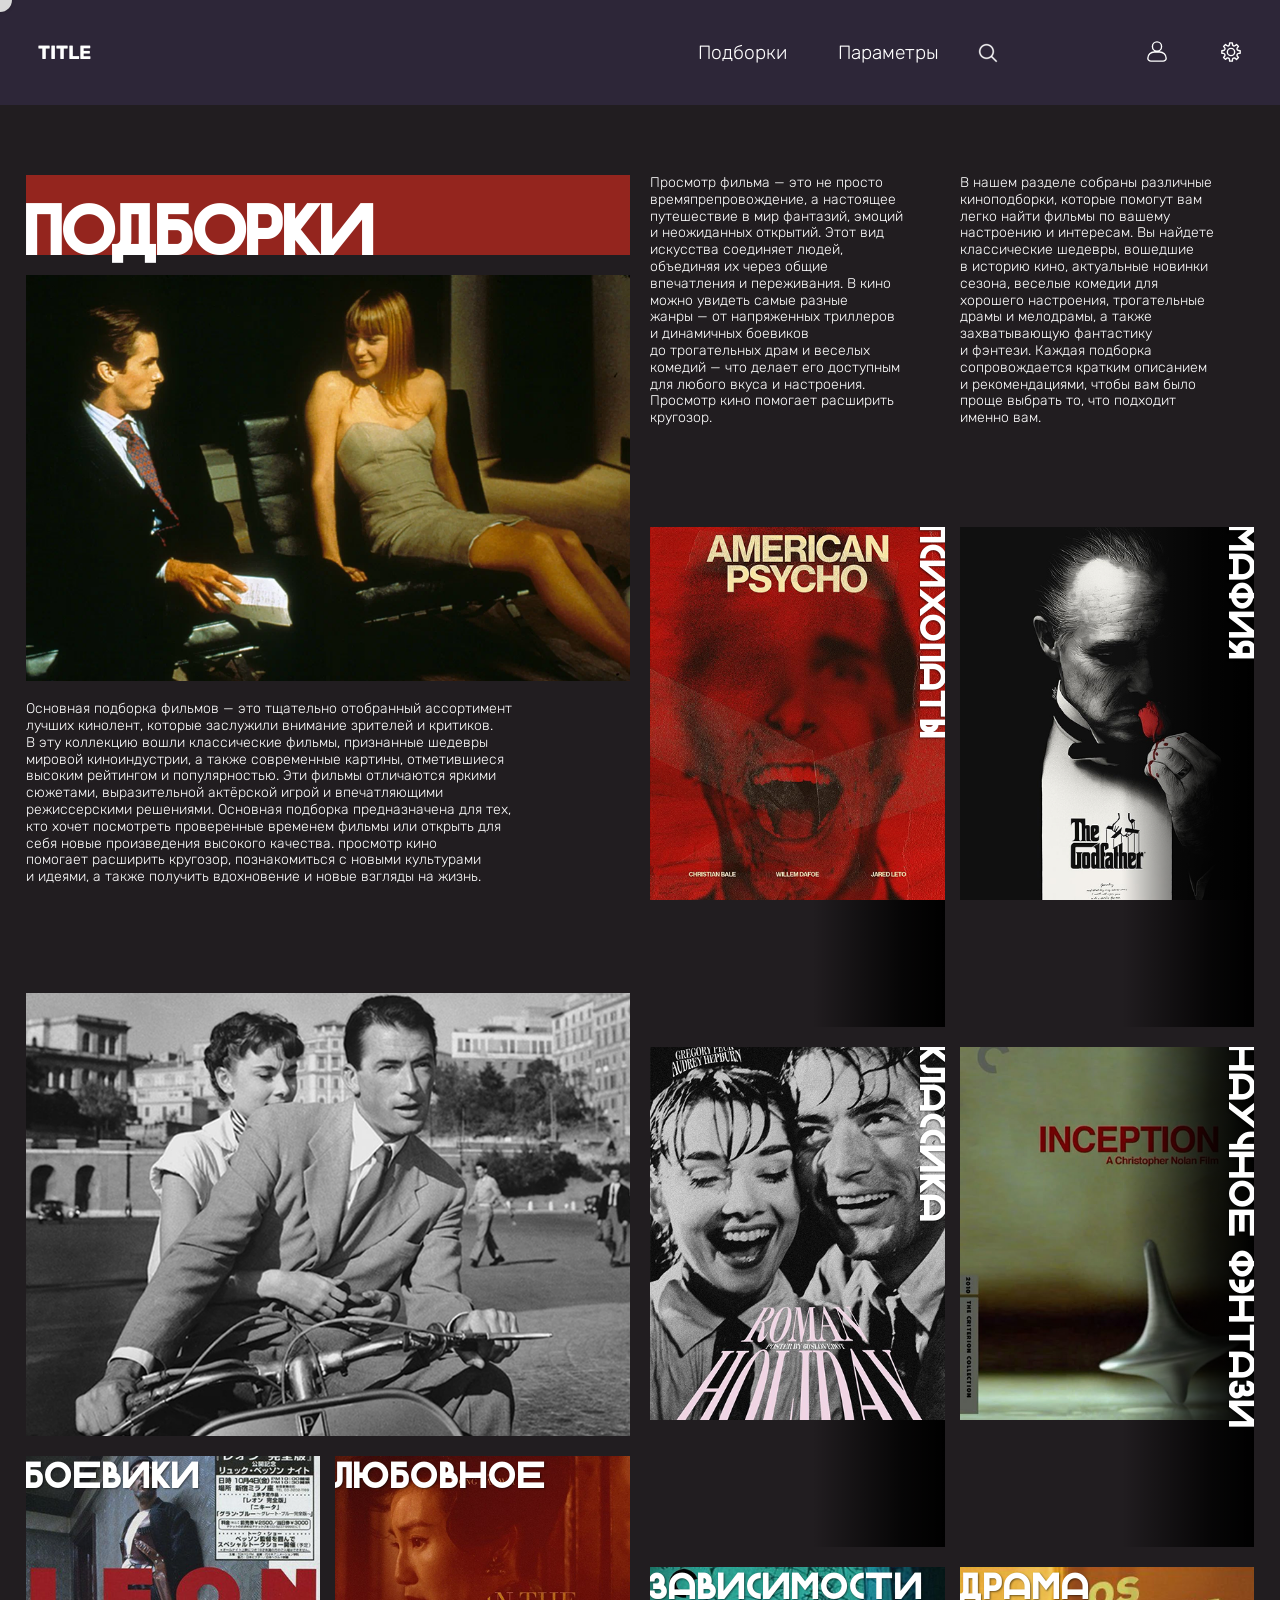
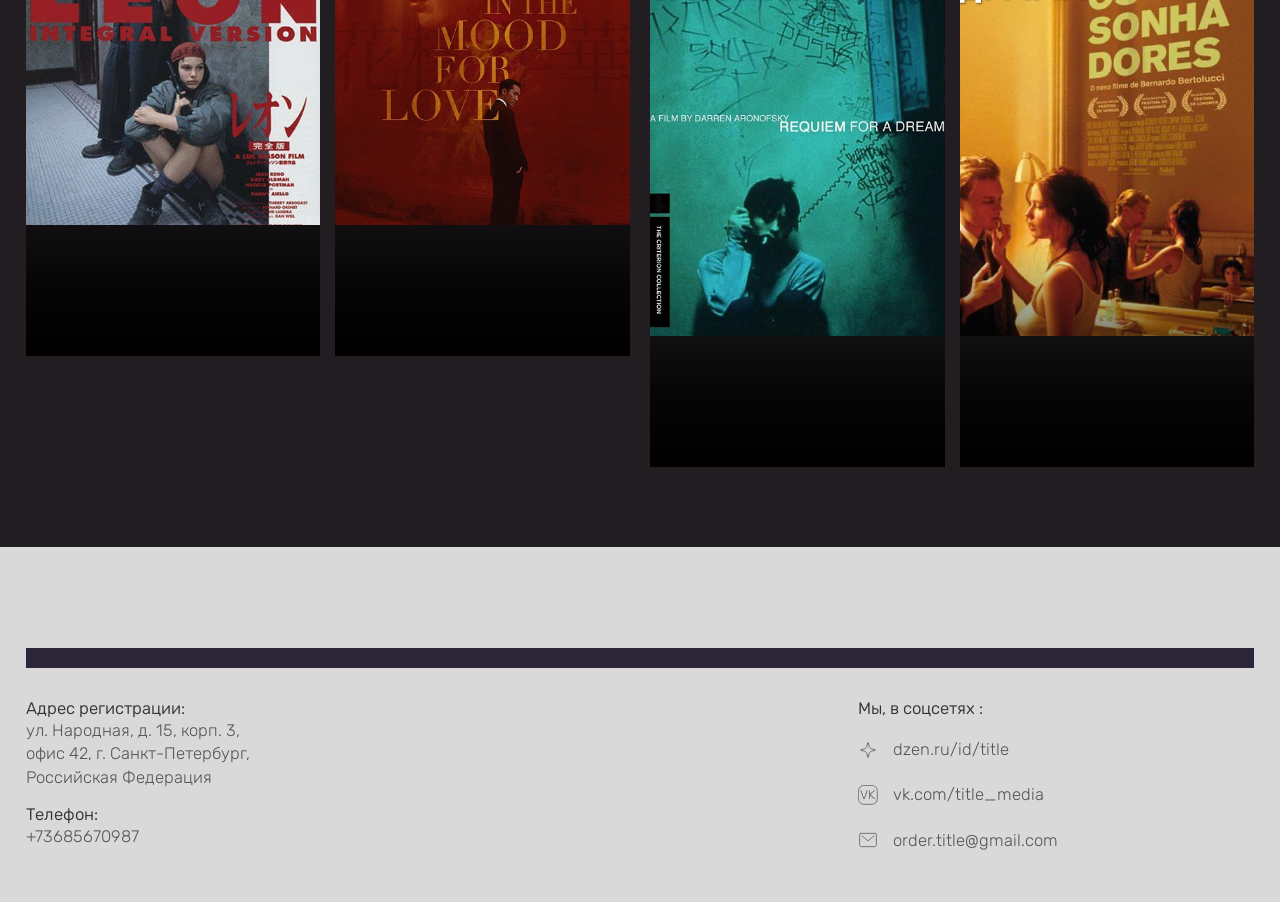
==== commit 0c6407e8: "финальные правки" ====
--- a/podborky.html
+++ b/podborky.html
@@ -77,14 +77,18 @@
             <div class="two-columns">
                 <div class="sub-column">
                     <div class="vertical-image gradient-bottom">
+                        <div class="image-bottom">
                         <img src="Картинки/4.png" alt="poster 4">
                         <span class="image-title-bottom">Боевики</span>
-                    </div>
-                </div>
-                <div class="sub-column">
-                    <div class="vertical-image gradient-bottom">
+                        </div>
+                    </div>
+                </div>
+                <div class="sub-column">
+                    <div class="vertical-image gradient-bottom">
+                        <div class="image-bottom">
                         <img src="Картинки/6.png" alt="poster 6">
                         <span class="image-title-bottom">Любовное</span>
+                        </div>
                     </div>
                 </div>
             </div>
@@ -113,16 +117,22 @@
                         </p>
                     </div>
                     <div class="vertical-image gradient-img">
+                        <div class="image-bottom">
                         <img src="Картинки/9.png" alt="poster 9">
                         <span class="image-title">Психопаты</span>
-                    </div>
-                    <div class="vertical-image gradient-img">
+                        </div>
+                    </div>
+                    <div class="vertical-image gradient-img">
+                        <div class="image-bottom">
                         <img src="Картинки/7.png" alt="poster 7">
                         <span class="image-title">Классика</span>
-                    </div>
-                    <div class="vertical-image gradient-bottom">
+                        </div>
+                    </div>
+                    <div class="vertical-image gradient-bottom">
+                        <div class="image-bottom">
                         <img src="Картинки/2.png" alt="poster 2">
                         <span class="image-title-bottom">Зависимости</span>
+                        </div>
                     </div>
                 </div>
                 <div class="sub-column">
--- a/style.css
+++ b/style.css
@@ -1,4 +1,3 @@
-/* ===== ПОДКЛЮЧЕНИЕ ШРИФТА GERHAUS ===== */
 @font-face {
     font-family: 'Gerhaus';
     src: url('fonts/Gerhaus-vmMKA.woff') format('woff');
@@ -321,12 +320,28 @@
     padding: 0;
     border-radius: 0;
 }
-
+.vertical-image {
+    position: relative;
+    display: flex;
+    flex-direction: column;
+    justify-content: space-between;
+    height: 100%;
+}
+
+.vertical-image img {
+    width: 100%;
+    height: auto;
+    display: block;
+}
+
+.image-bottom{
+     position: relative; 
+}
 /* ===== ЗАГОЛОВКИ В НИЖНЕМ ЛЕВОМ УГЛУ (горизонтально, для картинок 2,3,4,6) ===== */
 .image-title-bottom {
     position: absolute;
-    bottom: -8px;
-    left: -2px;
+    bottom: -8px ;
+    left: -2px ;
     font-family: 'Gerhaus', 'Rubik', sans-serif;
     font-size: 35px;
     font-weight: 700;
@@ -1087,54 +1102,41 @@
     display: block;
     margin-left: -370px;
 }
-
-/* ===== ОСНОВНОЙ ПРЯМОУГОЛЬНИК #D9D9D9 С ПРОЗРАЧНОСТЬЮ 10% ===== */
+/* ===== ПОЛНЫЙ СБРОС ДЛЯ СЕРОГО КОНТЕЙНЕРА И ЕГО РОДИТЕЛЕЙ ===== */
+/* ===== ПОЛНЫЙ СБРОС ДЛЯ СЕРОГО КОНТЕЙНЕРА И ЕГО РОДИТЕЛЕЙ ===== */
 .main-gray-rectangle {
-    width: 100%;
-    background-color: rgba(217, 217, 217, 0.1);
-    display: flex;
-    height: 480px; /* Было 380px */
-    flex-direction: row;
-    justify-content: center;
-    align-items: center;
-    gap: 60px; /* Было 20px */
-    padding: 30px;
-    position: relative;
-    overflow: hidden;
-    box-sizing: border-box;
-    margin-top: -60px;
-    margin-bottom: 50px;
-}
-
-/* ОБЩИЕ СТИЛИ ДЛЯ МАЛЕНЬКИХ ПРЯМОУГОЛЬНИКОВ */
+    display: flex !important;
+    flex-direction: row !important;
+    flex-wrap: nowrap !important;
+    justify-content: center !important;
+    align-items: center !important;
+    gap: 20px !important;
+    background-color: rgba(217, 217, 217, 0.1) !important;
+    width: 100% !important;
+    max-width: 100vw !important;
+    min-height: 460px !important;
+    margin: 20px 0 !important;
+    overflow-x: auto !important;
+    overflow-y: visible !important;
+    box-sizing: border-box !important;
+}
+.main-gray-rectangle {
+    padding: 20px 0px 0px 20px !important;  /* верх 40, остальное 20 */
+}
+
 .small-rectangle {
-    height: 420px; /* Было 300px */
-    flex-shrink: 0;
-    overflow: hidden;
-    position: relative;
-}
-
-/* СТИЛИ ДЛЯ ИЗОБРАЖЕНИЙ ВНУТРИ ПРЯМОУГОЛЬНИКОВ */
+    flex: 0 0 auto !important;
+    width: 650px !important;
+    height: 400px !important;
+    margin: 0 !important;
+    padding: 0 !important;
+}
+
 .small-rectangle img {
-    width: 100%;
-    height: 100%;
-    object-fit: cover;
-    display: block;
-}
-
-/* ПЕРВЫЙ ПРЯМОУГОЛЬНИК */
-.rectangle-1 {
-    width: calc(33.33% - -100px);
-}
-
-/* ВТОРОЙ ПРЯМОУГОЛЬНИК - ПО ЦЕНТРУ */
-.rectangle-2 {
-    width: calc(33.33% - -100px);
-}
-
-/* ТРЕТИЙ ПРЯМОУГОЛЬНИК - СИММЕТРИЧНО ПЕРВОМУ */
-.rectangle-3 {
-    width: calc(33.33% - -100px);
+    width: 100% !important;
+    height: 100% !important;
+    object-fit: cover !important;
+    display: block !important;
 }
 
 .text {
@@ -2377,4 +2379,4 @@
     .text {
         font-size: 14px;
     }
-}+}
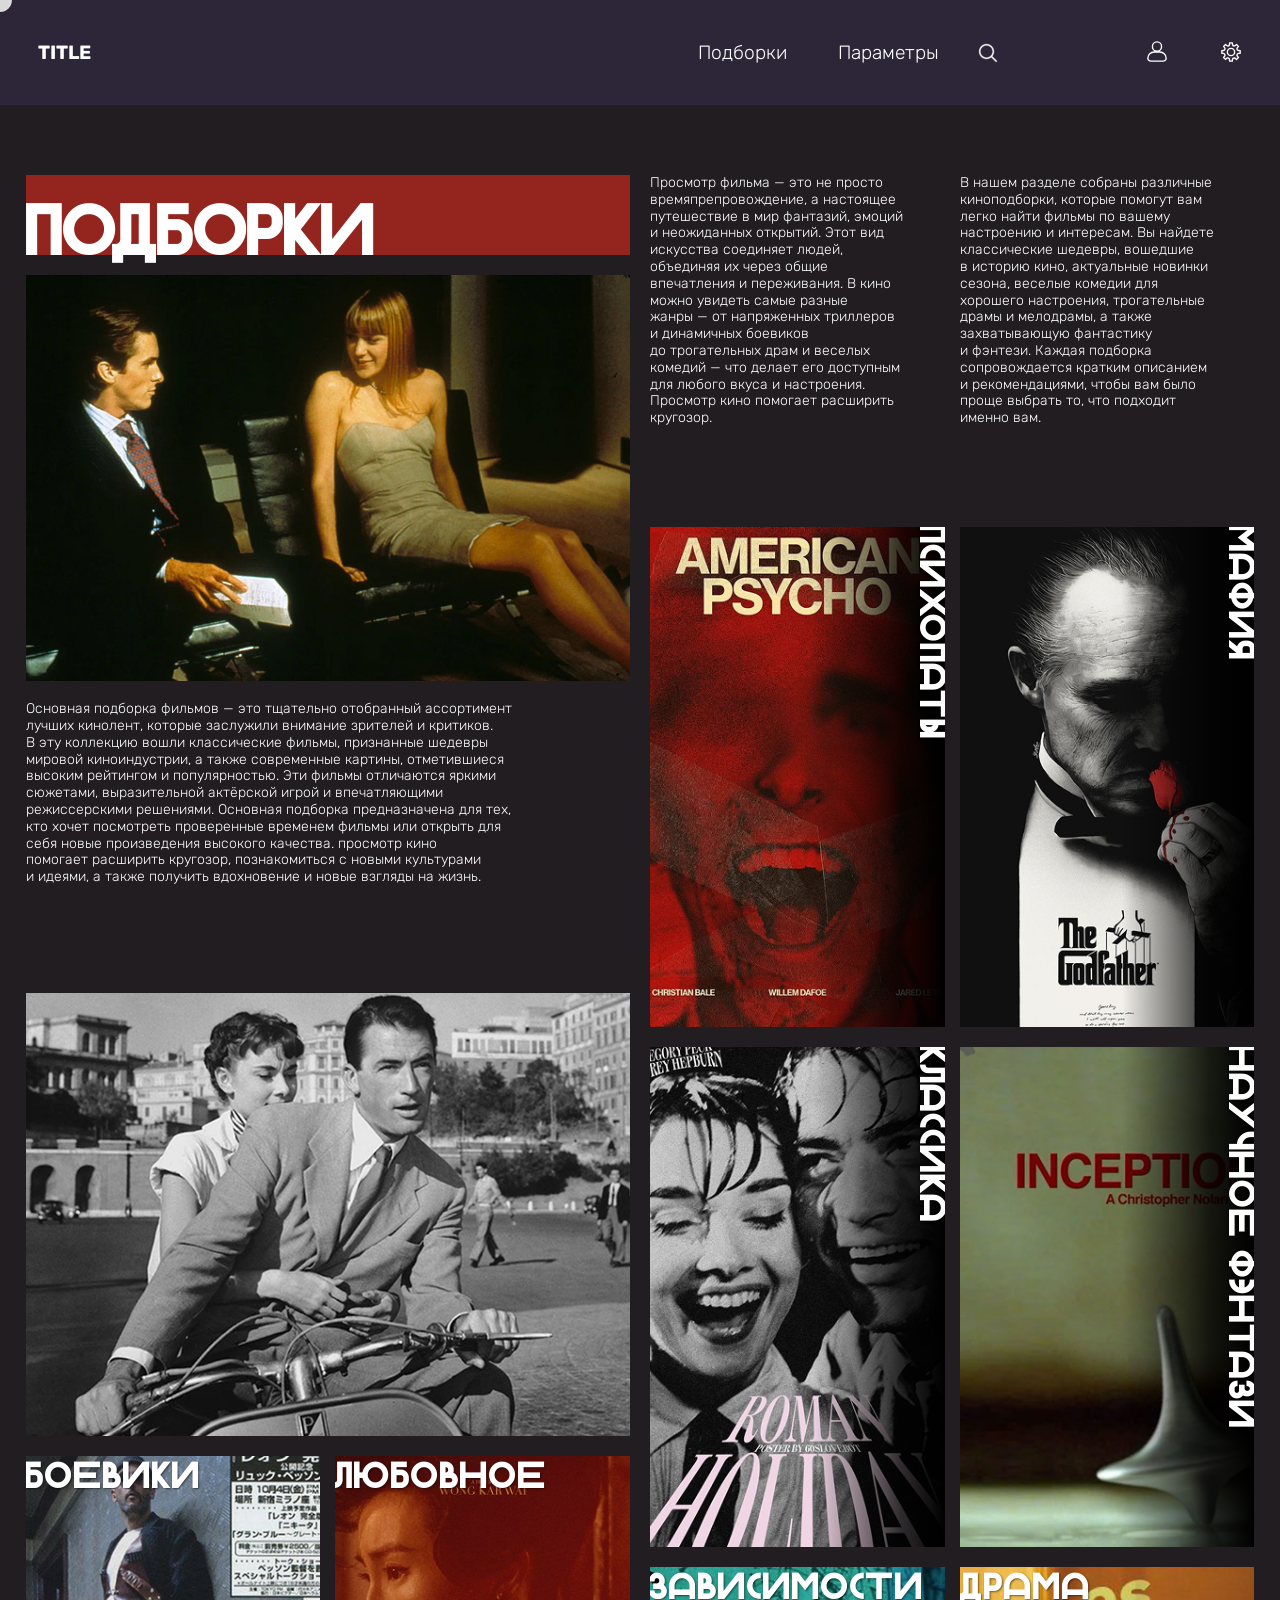
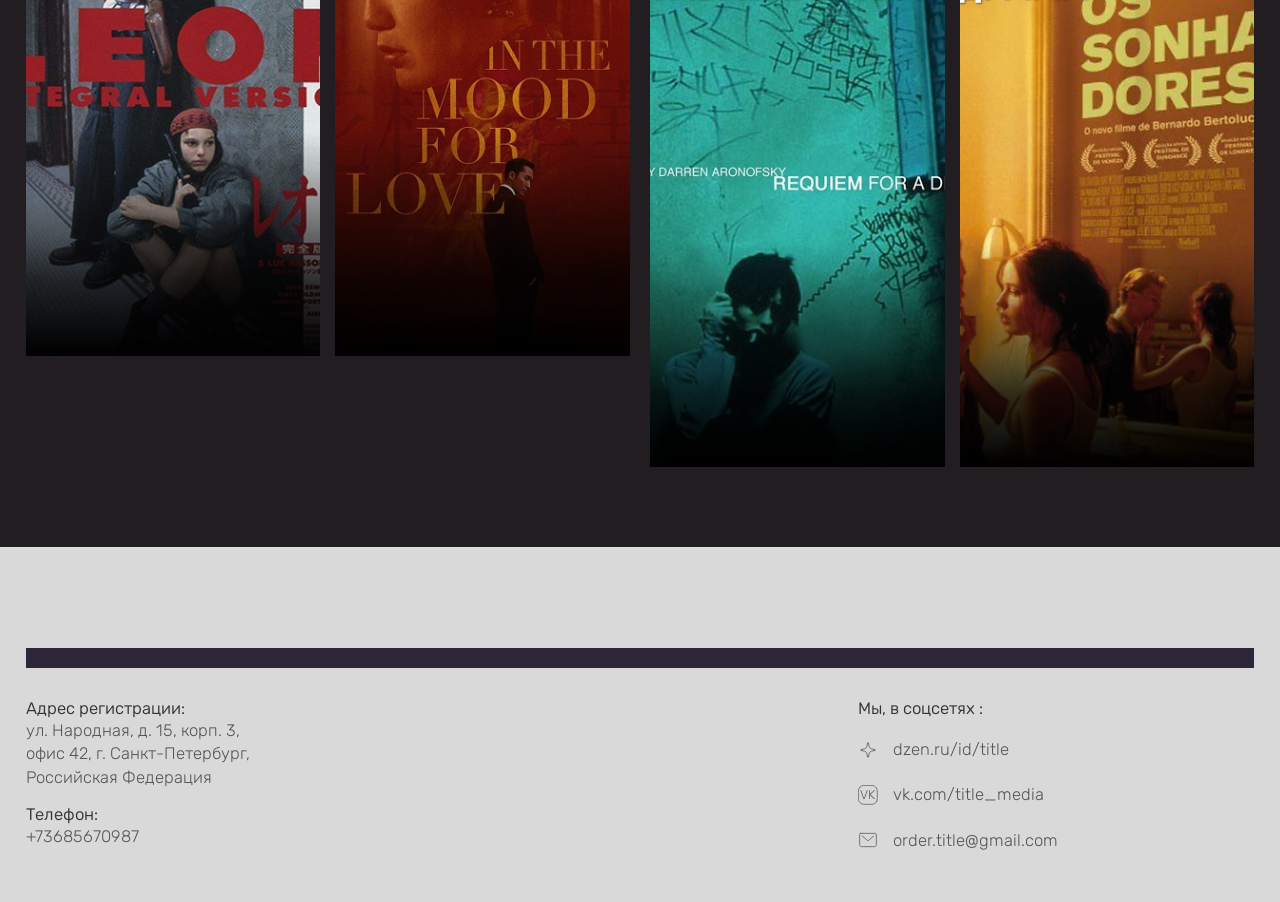
==== commit 9d4f3d91: "финальные правки" ====
--- a/podborky.html
+++ b/podborky.html
@@ -77,18 +77,14 @@
             <div class="two-columns">
                 <div class="sub-column">
                     <div class="vertical-image gradient-bottom">
-                        <div class="image-bottom">
                         <img src="Картинки/4.png" alt="poster 4">
                         <span class="image-title-bottom">Боевики</span>
-                        </div>
-                    </div>
-                </div>
-                <div class="sub-column">
-                    <div class="vertical-image gradient-bottom">
-                        <div class="image-bottom">
+                    </div>
+                </div>
+                <div class="sub-column">
+                    <div class="vertical-image gradient-bottom">
                         <img src="Картинки/6.png" alt="poster 6">
                         <span class="image-title-bottom">Любовное</span>
-                        </div>
                     </div>
                 </div>
             </div>
@@ -117,22 +113,16 @@
                         </p>
                     </div>
                     <div class="vertical-image gradient-img">
-                        <div class="image-bottom">
                         <img src="Картинки/9.png" alt="poster 9">
                         <span class="image-title">Психопаты</span>
-                        </div>
-                    </div>
-                    <div class="vertical-image gradient-img">
-                        <div class="image-bottom">
+                    </div>
+                    <div class="vertical-image gradient-img">
                         <img src="Картинки/7.png" alt="poster 7">
                         <span class="image-title">Классика</span>
-                        </div>
-                    </div>
-                    <div class="vertical-image gradient-bottom">
-                        <div class="image-bottom">
+                    </div>
+                    <div class="vertical-image gradient-bottom">
                         <img src="Картинки/2.png" alt="poster 2">
                         <span class="image-title-bottom">Зависимости</span>
-                        </div>
                     </div>
                 </div>
                 <div class="sub-column">
--- a/style.css
+++ b/style.css
@@ -320,28 +320,12 @@
     padding: 0;
     border-radius: 0;
 }
-.vertical-image {
-    position: relative;
-    display: flex;
-    flex-direction: column;
-    justify-content: space-between;
-    height: 100%;
-}
-
-.vertical-image img {
-    width: 100%;
-    height: auto;
-    display: block;
-}
-
-.image-bottom{
-     position: relative; 
-}
+
 /* ===== ЗАГОЛОВКИ В НИЖНЕМ ЛЕВОМ УГЛУ (горизонтально, для картинок 2,3,4,6) ===== */
 .image-title-bottom {
     position: absolute;
-    bottom: -8px ;
-    left: -2px ;
+    bottom: -8px;
+    left: -2px;
     font-family: 'Gerhaus', 'Rubik', sans-serif;
     font-size: 35px;
     font-weight: 700;
